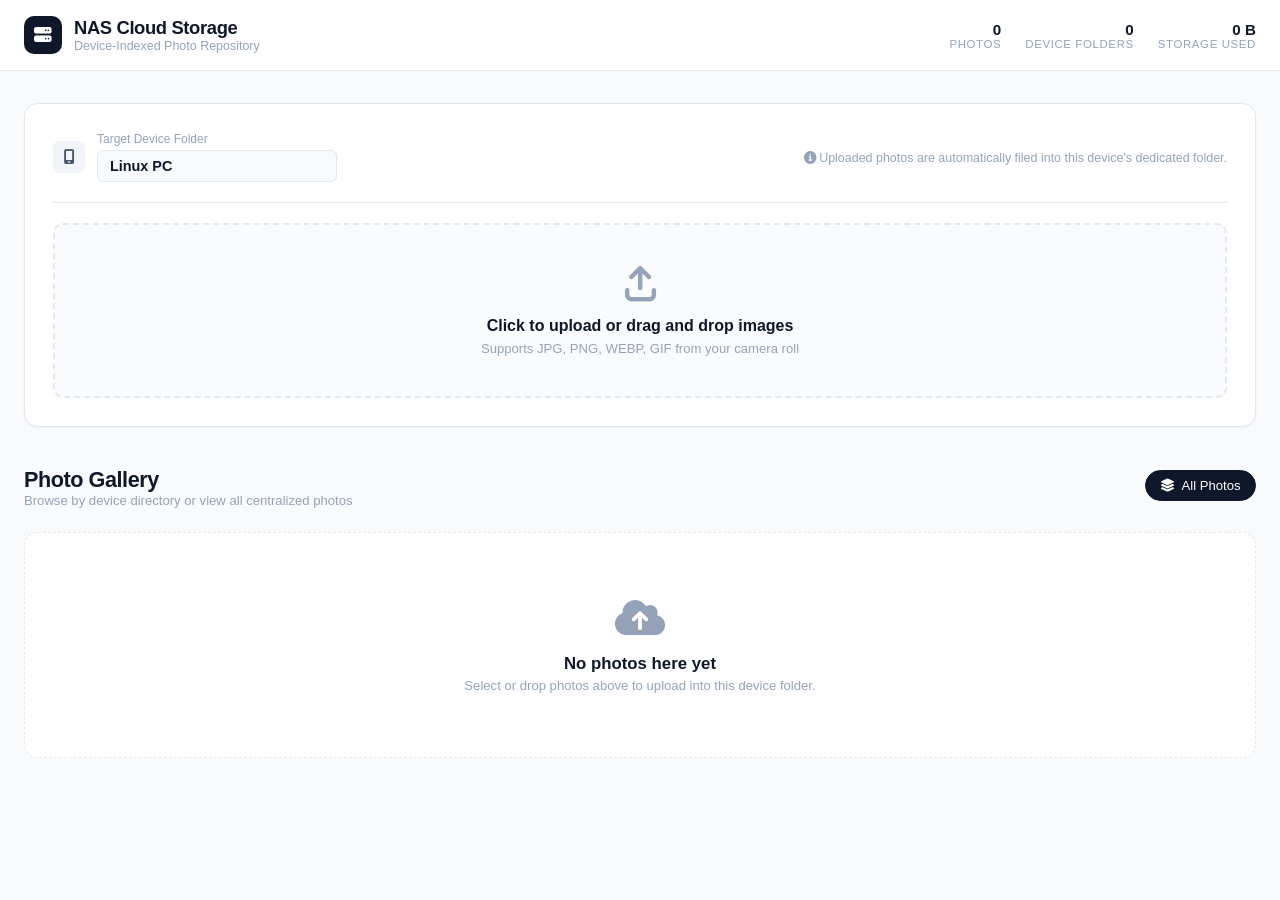
==== index.html @ 862b35d0 "Add standalone web deployment support with dual IndexedDB and GitHub Pages publish" ====
<!DOCTYPE html>
<html lang="en">
<head>
    <meta charset="UTF-8">
    <meta name="viewport" content="width=device-width, initial-scale=1.0">
    <title>Personal Cloud NAS - Web Hub</title>
    <link rel="stylesheet" href="https://cdnjs.cloudflare.com/ajax/libs/font-awesome/6.5.1/css/all.min.css">
    <link rel="stylesheet" href="static/css/style.css">
</head>
<body>

    <!-- Header Bar -->
    <header class="header">
        <div class="header-container">
            <div class="logo-group">
                <div class="logo-icon">
                    <i class="fas fa-server"></i>
                </div>
                <div class="logo-text">
                    <h1>NAS Cloud Storage</h1>
                    <p>Device-Indexed Photo Repository</p>
                </div>
            </div>

            <div class="header-stats">
                <div class="stat-item">
                    <span class="stat-val" id="statTotalPhotos">0</span>
                    <span class="stat-lbl">Photos</span>
                </div>
                <div class="stat-item">
                    <span class="stat-val" id="statTotalDevices">0</span>
                    <span class="stat-lbl">Device Folders</span>
                </div>
                <div class="stat-item">
                    <span class="stat-val" id="statTotalStorage">0 B</span>
                    <span class="stat-lbl">Storage Used</span>
                </div>
            </div>
        </div>
    </header>

    <!-- Main Container -->
    <main class="main-content">
        
        <!-- Upload Card -->
        <section class="upload-card">
            <div class="device-setup-bar">
                <div class="device-info-left">
                    <div class="device-badge-icon">
                        <i class="fas fa-mobile-screen"></i>
                    </div>
                    <div class="device-input-wrap">
                        <label for="deviceNameInput">Target Device Folder</label>
                        <input type="text" id="deviceNameInput" class="device-name-input" placeholder="e.g. Redmi Note 15" spellcheck="false">
                    </div>
                </div>
                <div>
                    <span style="font-size: 0.78rem; color: var(--text-muted);">
                        <i class="fas fa-circle-info"></i> Uploaded photos are automatically filed into this device's dedicated folder.
                    </span>
                </div>
            </div>

            <div class="dropzone" id="dropzone">
                <div class="dropzone-icon">
                    <i class="fas fa-arrow-up-from-bracket"></i>
                </div>
                <div class="dropzone-title">Click to upload or drag and drop images</div>
                <div class="dropzone-subtitle">Supports JPG, PNG, WEBP, GIF from your camera roll</div>
                <input type="file" id="fileInput" class="file-input-hidden" multiple accept="image/*">
            </div>

            <div class="upload-queue" id="uploadQueue">
                <div class="upload-progress-bar-wrap">
                    <div class="upload-progress-fill" id="uploadProgressFill"></div>
                </div>
                <div class="upload-queue-text">
                    <span id="uploadProgressText">Processing...</span>
                </div>
            </div>
        </section>

        <!-- Device Folders Overview Grid -->
        <div class="folders-overview" id="foldersOverview" style="display: none;"></div>

        <!-- Photos Section Toolbar -->
        <section class="content-toolbar">
            <div class="section-heading">
                <h2>Photo Gallery</h2>
                <p>Browse by device directory or view all centralized photos</p>
            </div>

            <div class="folder-tabs" id="folderTabs">
                <button class="tab-btn active" onclick="selectFolder('all')">
                    <i class="fas fa-layer-group"></i> All Photos
                </button>
            </div>
        </section>

        <!-- Photo Grid -->
        <section class="photo-grid" id="photoGrid">
            <div class="empty-state">
                <div class="empty-icon"><i class="fas fa-cloud-arrow-up"></i></div>
                <h3>No photos stored yet</h3>
                <p>Upload photos using the box above to create your first device folder.</p>
            </div>
        </section>

    </main>

    <!-- Modal Lightbox -->
    <div class="modal" id="lightboxModal">
        <div class="modal-content">
            <div class="modal-header">
                <span class="modal-title" id="modalTitle">Photo Details</span>
                <button class="btn-icon" onclick="closeLightbox()"><i class="fas fa-xmark"></i></button>
            </div>
            <div class="modal-body">
                <img src="" id="modalImg" class="modal-img" alt="Enlarged photo">
            </div>
            <div class="modal-footer">
                <span id="modalMeta"></span>
                <a href="#" id="modalDownload" class="btn-icon" download title="Download Original">
                    <i class="fas fa-download"></i>
                </a>
            </div>
        </div>
    </div>

    <!-- Dual-Mode Engine: Works with IndexedDB for Web/GitHub Pages & syncs with Flask when backend is connected -->
    <script src="static/js/storage.js"></script>
    <script src="static/js/app.js"></script>
</body>
</html>
---- static/css/style.css ----
:root {
    --bg-main: #f8fafc;
    --bg-surface: #ffffff;
    --bg-card: #ffffff;
    --border-subtle: #e2e8f0;
    --border-hover: #cbd5e1;
    --text-primary: #0f172a;
    --text-secondary: #475569;
    --text-muted: #94a3b8;
    --accent-dark: #0f172a;
    --accent-hover: #1e293b;
    --accent-subtle: #f1f5f9;
    --danger: #ef4444;
    --radius-sm: 6px;
    --radius-md: 10px;
    --radius-lg: 14px;
    --shadow-subtle: 0 1px 3px 0 rgb(0 0 0 / 0.04), 0 1px 2px -1px rgb(0 0 0 / 0.04);
    --shadow-md: 0 4px 6px -1px rgb(0 0 0 / 0.05), 0 2px 4px -2px rgb(0 0 0 / 0.05);
    --shadow-hover: 0 10px 15px -3px rgb(0 0 0 / 0.07), 0 4px 6px -4px rgb(0 0 0 / 0.07);
}

* {
    margin: 0;
    padding: 0;
    box-sizing: border-box;
    font-family: -apple-system, BlinkMacSystemFont, "Segoe UI", Roboto, "Helvetica Neue", Arial, sans-serif;
}

body {
    background-color: var(--bg-main);
    color: var(--text-primary);
    min-height: 100vh;
    display: flex;
    flex-direction: column;
    -webkit-font-smoothing: antialiased;
}

/* Header */
.header {
    background: var(--bg-surface);
    border-bottom: 1px solid var(--border-subtle);
    position: sticky;
    top: 0;
    z-index: 40;
}

.header-container {
    max-width: 1280px;
    margin: 0 auto;
    padding: 1rem 1.5rem;
    display: flex;
    align-items: center;
    justify-content: space-between;
}

.logo-group {
    display: flex;
    align-items: center;
    gap: 0.75rem;
}

.logo-icon {
    width: 38px;
    height: 38px;
    background: var(--accent-dark);
    color: #ffffff;
    border-radius: var(--radius-md);
    display: flex;
    align-items: center;
    justify-content: center;
    font-size: 1.1rem;
    box-shadow: var(--shadow-subtle);
}

.logo-text h1 {
    font-size: 1.15rem;
    font-weight: 700;
    letter-spacing: -0.02em;
    color: var(--text-primary);
}

.logo-text p {
    font-size: 0.78rem;
    color: var(--text-muted);
}

.header-stats {
    display: flex;
    align-items: center;
    gap: 1.5rem;
}

.stat-item {
    display: flex;
    flex-direction: column;
    text-align: right;
}

.stat-val {
    font-size: 0.95rem;
    font-weight: 700;
    color: var(--text-primary);
}

.stat-lbl {
    font-size: 0.72rem;
    color: var(--text-muted);
    text-transform: uppercase;
    letter-spacing: 0.05em;
}

/* Main Layout */
.main-content {
    max-width: 1280px;
    margin: 0 auto;
    padding: 2rem 1.5rem 4rem;
    width: 100%;
    flex: 1;
}

/* Upload Section */
.upload-card {
    background: var(--bg-surface);
    border: 1px solid var(--border-subtle);
    border-radius: var(--radius-lg);
    padding: 1.75rem;
    box-shadow: var(--shadow-subtle);
    margin-bottom: 2.5rem;
}

.device-setup-bar {
    display: flex;
    flex-wrap: wrap;
    align-items: center;
    justify-content: space-between;
    gap: 1rem;
    margin-bottom: 1.25rem;
    padding-bottom: 1.25rem;
    border-bottom: 1px solid var(--border-subtle);
}

.device-info-left {
    display: flex;
    align-items: center;
    gap: 0.75rem;
}

.device-badge-icon {
    width: 32px;
    height: 32px;
    background: var(--accent-subtle);
    border-radius: var(--radius-sm);
    display: flex;
    align-items: center;
    justify-content: center;
    color: var(--text-secondary);
    font-size: 0.9rem;
}

.device-input-wrap {
    display: flex;
    flex-direction: column;
}

.device-input-wrap label {
    font-size: 0.75rem;
    color: var(--text-muted);
    font-weight: 500;
    margin-bottom: 0.25rem;
}

.device-name-input {
    border: 1px solid var(--border-subtle);
    background: var(--bg-main);
    color: var(--text-primary);
    padding: 0.45rem 0.75rem;
    font-size: 0.9rem;
    font-weight: 600;
    border-radius: var(--radius-sm);
    outline: none;
    transition: all 0.2s ease;
    min-width: 240px;
}

.device-name-input:focus {
    border-color: var(--text-primary);
    background: var(--bg-surface);
}

.dropzone {
    border: 2px dashed var(--border-subtle);
    border-radius: var(--radius-md);
    background: #fafbfc;
    padding: 2.5rem 1.5rem;
    text-align: center;
    cursor: pointer;
    transition: all 0.25s ease;
    position: relative;
}

.dropzone.dragover {
    border-color: var(--accent-dark);
    background: #f1f5f9;
}

.dropzone-icon {
    font-size: 2.2rem;
    color: var(--text-muted);
    margin-bottom: 0.75rem;
}

.dropzone-title {
    font-size: 1rem;
    font-weight: 600;
    color: var(--text-primary);
    margin-bottom: 0.35rem;
}

.dropzone-subtitle {
    font-size: 0.82rem;
    color: var(--text-muted);
}

.file-input-hidden {
    display: none;
}

/* Upload Queue Bar */
.upload-queue {
    margin-top: 1.25rem;
    display: none;
}

.upload-progress-bar-wrap {
    width: 100%;
    height: 6px;
    background: var(--border-subtle);
    border-radius: 999px;
    overflow: hidden;
    margin-bottom: 0.5rem;
}

.upload-progress-fill {
    height: 100%;
    width: 0%;
    background: var(--accent-dark);
    transition: width 0.2s ease;
}

.upload-queue-text {
    font-size: 0.8rem;
    color: var(--text-secondary);
    display: flex;
    justify-content: space-between;
}

/* Section Header & Folder Filter */
.content-toolbar {
    display: flex;
    flex-wrap: wrap;
    align-items: center;
    justify-content: space-between;
    gap: 1rem;
    margin-bottom: 1.5rem;
}

.section-heading h2 {
    font-size: 1.35rem;
    font-weight: 700;
    letter-spacing: -0.02em;
    color: var(--text-primary);
}

.section-heading p {
    font-size: 0.82rem;
    color: var(--text-muted);
}

.folder-tabs {
    display: flex;
    align-items: center;
    gap: 0.5rem;
    overflow-x: auto;
    padding-bottom: 4px;
}

.tab-btn {
    border: 1px solid var(--border-subtle);
    background: var(--bg-surface);
    color: var(--text-secondary);
    padding: 0.45rem 0.9rem;
    border-radius: 999px;
    font-size: 0.82rem;
    font-weight: 500;
    cursor: pointer;
    transition: all 0.15s ease;
    white-space: nowrap;
    display: flex;
    align-items: center;
    gap: 0.4rem;
}

.tab-btn:hover {
    border-color: var(--border-hover);
    color: var(--text-primary);
}

.tab-btn.active {
    background: var(--accent-dark);
    color: #ffffff;
    border-color: var(--accent-dark);
}

.tab-badge {
    background: rgba(0,0,0,0.06);
    padding: 1px 6px;
    border-radius: 999px;
    font-size: 0.72rem;
}

.tab-btn.active .tab-badge {
    background: rgba(255,255,255,0.2);
    color: #ffffff;
}

/* Device Folder Cards Grid */
.folders-overview {
    display: grid;
    grid-template-columns: repeat(auto-fill, minmax(240px, 1fr));
    gap: 1rem;
    margin-bottom: 2.5rem;
}

.folder-card {
    background: var(--bg-surface);
    border: 1px solid var(--border-subtle);
    border-radius: var(--radius-md);
    padding: 1.25rem;
    cursor: pointer;
    transition: all 0.2s ease;
    display: flex;
    flex-direction: column;
    justify-content: space-between;
}

.folder-card:hover {
    border-color: var(--border-hover);
    box-shadow: var(--shadow-md);
    transform: translateY(-2px);
}

.folder-card.active-folder {
    border-color: var(--accent-dark);
    background: #fdfdfd;
}

.folder-card-top {
    display: flex;
    align-items: center;
    gap: 0.75rem;
    margin-bottom: 0.75rem;
}

.folder-icon {
    width: 36px;
    height: 36px;
    border-radius: var(--radius-sm);
    background: var(--accent-subtle);
    color: var(--text-primary);
    display: flex;
    align-items: center;
    justify-content: center;
    font-size: 1.1rem;
}

.folder-details h3 {
    font-size: 0.95rem;
    font-weight: 600;
    color: var(--text-primary);
    margin-bottom: 2px;
}

.folder-details span {
    font-size: 0.75rem;
    color: var(--text-muted);
}

.folder-meta {
    display: flex;
    align-items: center;
    justify-content: space-between;
    font-size: 0.76rem;
    color: var(--text-secondary);
    padding-top: 0.75rem;
    border-top: 1px solid var(--border-subtle);
}

/* Photo Gallery Grid */
.photo-grid {
    display: grid;
    grid-template-columns: repeat(auto-fill, minmax(220px, 1fr));
    gap: 1.25rem;
}

.photo-card {
    background: var(--bg-surface);
    border: 1px solid var(--border-subtle);
    border-radius: var(--radius-md);
    overflow: hidden;
    transition: all 0.2s ease;
    position: relative;
    display: flex;
    flex-direction: column;
    box-shadow: var(--shadow-subtle);
}

.photo-card:hover {
    border-color: var(--border-hover);
    box-shadow: var(--shadow-hover);
    transform: translateY(-2px);
}

.photo-img-wrap {
    width: 100%;
    aspect-ratio: 4/3;
    background: #f1f5f9;
    overflow: hidden;
    position: relative;
    cursor: pointer;
}

.photo-img {
    width: 100%;
    height: 100%;
    object-fit: cover;
    transition: transform 0.3s ease;
}

.photo-card:hover .photo-img {
    transform: scale(1.04);
}

.photo-folder-tag {
    position: absolute;
    top: 8px;
    left: 8px;
    background: rgba(15, 23, 42, 0.75);
    backdrop-filter: blur(4px);
    color: #ffffff;
    font-size: 0.7rem;
    font-weight: 500;
    padding: 3px 8px;
    border-radius: 999px;
    display: flex;
    align-items: center;
    gap: 4px;
}

.photo-info {
    padding: 0.85rem 1rem;
    display: flex;
    align-items: center;
    justify-content: space-between;
}

.photo-text {
    overflow: hidden;
    text-overflow: ellipsis;
    white-space: nowrap;
    max-width: 140px;
}

.photo-name {
    font-size: 0.82rem;
    font-weight: 600;
    color: var(--text-primary);
    overflow: hidden;
    text-overflow: ellipsis;
    white-space: nowrap;
}

.photo-date {
    font-size: 0.72rem;
    color: var(--text-muted);
}

.photo-actions {
    display: flex;
    align-items: center;
    gap: 0.4rem;
}

.btn-icon {
    width: 28px;
    height: 28px;
    border-radius: var(--radius-sm);
    border: 1px solid var(--border-subtle);
    background: var(--bg-surface);
    color: var(--text-secondary);
    display: flex;
    align-items: center;
    justify-content: center;
    cursor: pointer;
    transition: all 0.15s ease;
    font-size: 0.75rem;
    text-decoration: none;
}

.btn-icon:hover {
    background: var(--accent-subtle);
    color: var(--text-primary);
    border-color: var(--border-hover);
}

.btn-icon.danger:hover {
    background: #fef2f2;
    color: var(--danger);
    border-color: #fecaca;
}

/* Empty State */
.empty-state {
    text-align: center;
    padding: 4rem 1.5rem;
    background: var(--bg-surface);
    border: 1px dashed var(--border-subtle);
    border-radius: var(--radius-lg);
    grid-column: 1 / -1;
}

.empty-icon {
    font-size: 2.5rem;
    color: var(--text-muted);
    margin-bottom: 0.75rem;
}

.empty-state h3 {
    font-size: 1.05rem;
    font-weight: 600;
    color: var(--text-primary);
    margin-bottom: 0.25rem;
}

.empty-state p {
    font-size: 0.82rem;
    color: var(--text-muted);
}

/* Modal Lightbox */
.modal {
    position: fixed;
    top: 0;
    left: 0;
    width: 100vw;
    height: 100vh;
    background: rgba(15, 23, 42, 0.85);
    backdrop-filter: blur(6px);
    display: none;
    align-items: center;
    justify-content: center;
    z-index: 100;
    padding: 1.5rem;
}

.modal.open {
    display: flex;
}

.modal-content {
    background: var(--bg-surface);
    border-radius: var(--radius-lg);
    max-width: 900px;
    width: 100%;
    max-height: 90vh;
    overflow: hidden;
    display: flex;
    flex-direction: column;
    box-shadow: 0 25px 50px -12px rgb(0 0 0 / 0.25);
    position: relative;
}

.modal-header {
    padding: 1rem 1.25rem;
    display: flex;
    align-items: center;
    justify-content: space-between;
    border-bottom: 1px solid var(--border-subtle);
}

.modal-title {
    font-size: 0.95rem;
    font-weight: 600;
    color: var(--text-primary);
}

.modal-body {
    padding: 1rem;
    display: flex;
    align-items: center;
    justify-content: center;
    background: #090d16;
    overflow: auto;
}

.modal-img {
    max-width: 100%;
    max-height: 65vh;
    object-fit: contain;
    border-radius: var(--radius-sm);
}

.modal-footer {
    padding: 0.75rem 1.25rem;
    display: flex;
    align-items: center;
    justify-content: space-between;
    font-size: 0.8rem;
    color: var(--text-secondary);
    border-top: 1px solid var(--border-subtle);
}

/* Responsive */
@media (max-width: 768px) {
    .header-stats {
        display: none;
    }
    .device-setup-bar {
        flex-direction: column;
        align-items: stretch;
    }
    .device-name-input {
        width: 100%;
        min-width: unset;
    }
    .photo-grid {
        grid-template-columns: repeat(2, 1fr);
        gap: 0.75rem;
    }
}
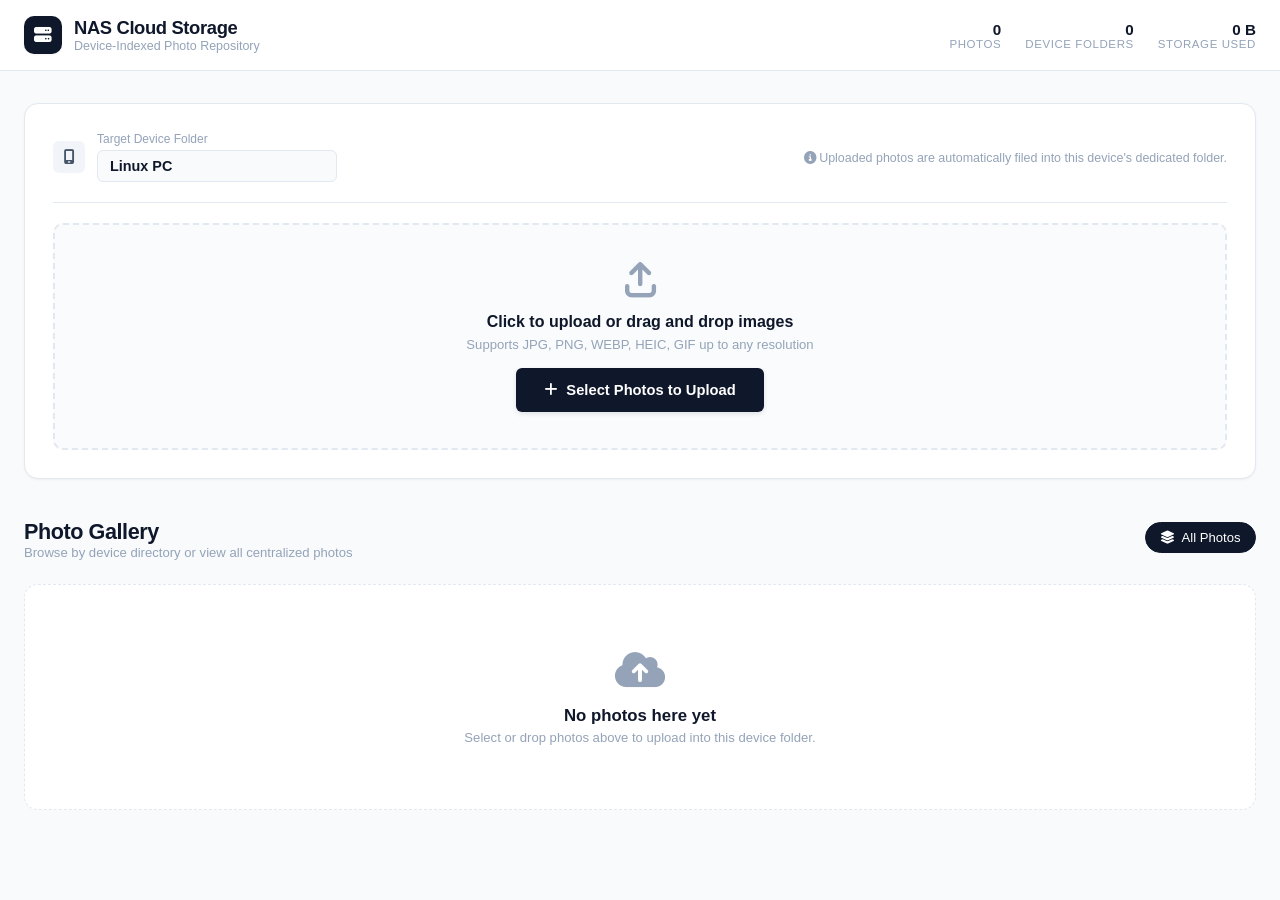
==== commit b755d90f: "Support seamless photo upload clicking on all mobile and legacy devices" ====
--- a/index.html
+++ b/index.html
@@ -61,14 +61,19 @@
                 </div>
             </div>
 
-            <div class="dropzone" id="dropzone">
+            <label for="fileInput" class="dropzone" id="dropzone">
                 <div class="dropzone-icon">
                     <i class="fas fa-arrow-up-from-bracket"></i>
                 </div>
                 <div class="dropzone-title">Click to upload or drag and drop images</div>
-                <div class="dropzone-subtitle">Supports JPG, PNG, WEBP, GIF from your camera roll</div>
-                <input type="file" id="fileInput" class="file-input-hidden" multiple accept="image/*">
-            </div>
+                <div class="dropzone-subtitle">Supports JPG, PNG, WEBP, HEIC, GIF up to any resolution</div>
+                <div class="upload-btn-action">
+                    <span class="btn-upload-photos">
+                        <i class="fas fa-plus"></i> Select Photos to Upload
+                    </span>
+                </div>
+                <input type="file" id="fileInput" name="photos" class="file-input-overlay" multiple accept="image/*,.jpg,.jpeg,.png,.webp,.heic,.gif,.bmp">
+            </label>
 
             <div class="upload-queue" id="uploadQueue">
                 <div class="upload-progress-bar-wrap">
--- a/static/css/style.css
+++ b/static/css/style.css
@@ -191,11 +191,15 @@
     border: 2px dashed var(--border-subtle);
     border-radius: var(--radius-md);
     background: #fafbfc;
-    padding: 2.5rem 1.5rem;
+    padding: 2.25rem 1.5rem;
     text-align: center;
     cursor: pointer;
     transition: all 0.25s ease;
     position: relative;
+    display: block;
+    user-select: none;
+    -webkit-user-select: none;
+    -webkit-tap-highlight-color: transparent;
 }
 
 .dropzone.dragover {
@@ -207,6 +211,7 @@
     font-size: 2.2rem;
     color: var(--text-muted);
     margin-bottom: 0.75rem;
+    pointer-events: none;
 }
 
 .dropzone-title {
@@ -214,15 +219,70 @@
     font-weight: 600;
     color: var(--text-primary);
     margin-bottom: 0.35rem;
+    pointer-events: none;
 }
 
 .dropzone-subtitle {
     font-size: 0.82rem;
     color: var(--text-muted);
+    margin-bottom: 1rem;
+    pointer-events: none;
+}
+
+.upload-btn-action {
+    display: flex;
+    justify-content: center;
+    margin-top: 0.75rem;
+    pointer-events: none;
+}
+
+.btn-upload-photos {
+    display: inline-flex;
+    align-items: center;
+    gap: 0.5rem;
+    background: var(--accent-dark);
+    color: #ffffff;
+    font-size: 0.92rem;
+    font-weight: 600;
+    padding: 0.75rem 1.75rem;
+    border-radius: var(--radius-sm);
+    box-shadow: 0 2px 5px rgba(0,0,0,0.1);
+    transition: all 0.2s ease;
+    pointer-events: none;
+    min-height: 44px;
+}
+
+.dropzone:hover .btn-upload-photos,
+.dropzone:active .btn-upload-photos {
+    background: #000000;
+    transform: translateY(-1px);
+}
+
+/* Full overlay file input:
+   Directly receives touch and click events across all iOS, Android, and legacy desktop browsers.
+   Bypasses mobile browser security restrictions on hidden file inputs. */
+.file-input-overlay {
+    position: absolute;
+    top: 0;
+    left: 0;
+    width: 100%;
+    height: 100%;
+    opacity: 0;
+    cursor: pointer;
+    z-index: 20;
+    margin: 0;
+    padding: 0;
+    border: none;
+    font-size: 0;
+    display: block !important;
 }
 
 .file-input-hidden {
-    display: none;
+    position: absolute;
+    opacity: 0;
+    width: 1px;
+    height: 1px;
+    pointer-events: none;
 }
 
 /* Upload Queue Bar */
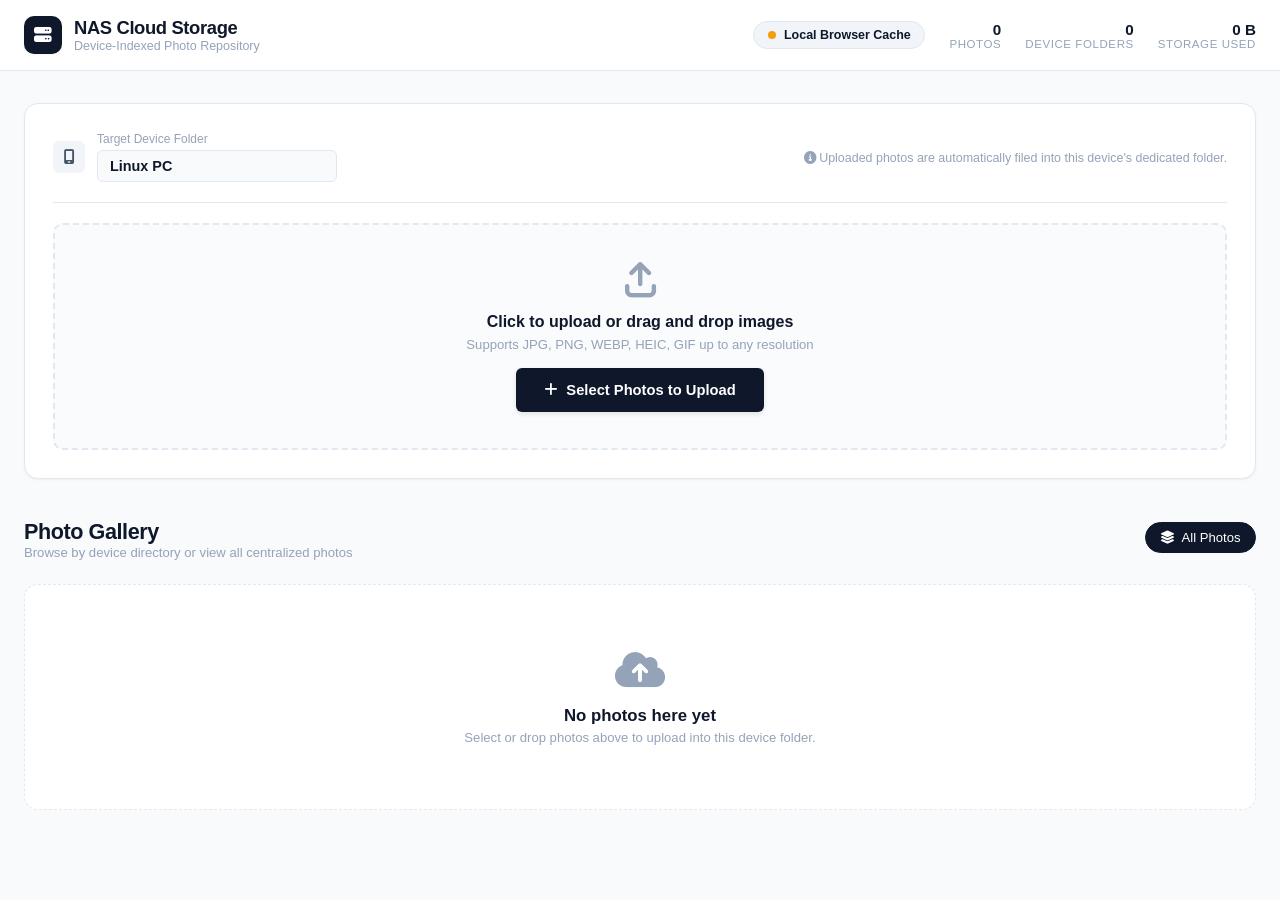
==== commit 0905fb37: "Integrate unified central database across all devices with CORS and cloud sync" ====
--- a/index.html
+++ b/index.html
@@ -23,6 +23,10 @@
             </div>
 
             <div class="header-stats">
+                <div class="server-status-pill" id="serverStatusPill" onclick="promptServerUrl()" title="Click to view or change central server URL">
+                    <span class="status-dot online"></span>
+                    <span id="serverStatusText">Central Database</span>
+                </div>
                 <div class="stat-item">
                     <span class="stat-val" id="statTotalPhotos">0</span>
                     <span class="stat-lbl">Photos</span>
--- a/static/css/style.css
+++ b/static/css/style.css
@@ -109,6 +109,41 @@
     letter-spacing: 0.05em;
 }
 
+.server-status-pill {
+    display: inline-flex;
+    align-items: center;
+    gap: 0.5rem;
+    font-size: 0.78rem;
+    font-weight: 600;
+    padding: 0.4rem 0.85rem;
+    border-radius: 999px;
+    background: #f1f5f9;
+    color: var(--text-primary);
+    cursor: pointer;
+    border: 1px solid var(--border-subtle);
+    transition: all 0.2s ease;
+}
+
+.server-status-pill:hover {
+    background: #e2e8f0;
+}
+
+.status-dot {
+    width: 8px;
+    height: 8px;
+    border-radius: 50%;
+    display: inline-block;
+}
+
+.status-dot.online {
+    background: #10b981;
+    box-shadow: 0 0 6px rgba(16, 185, 129, 0.7);
+}
+
+.status-dot.offline {
+    background: #f59e0b;
+}
+
 /* Main Layout */
 .main-content {
     max-width: 1280px;
